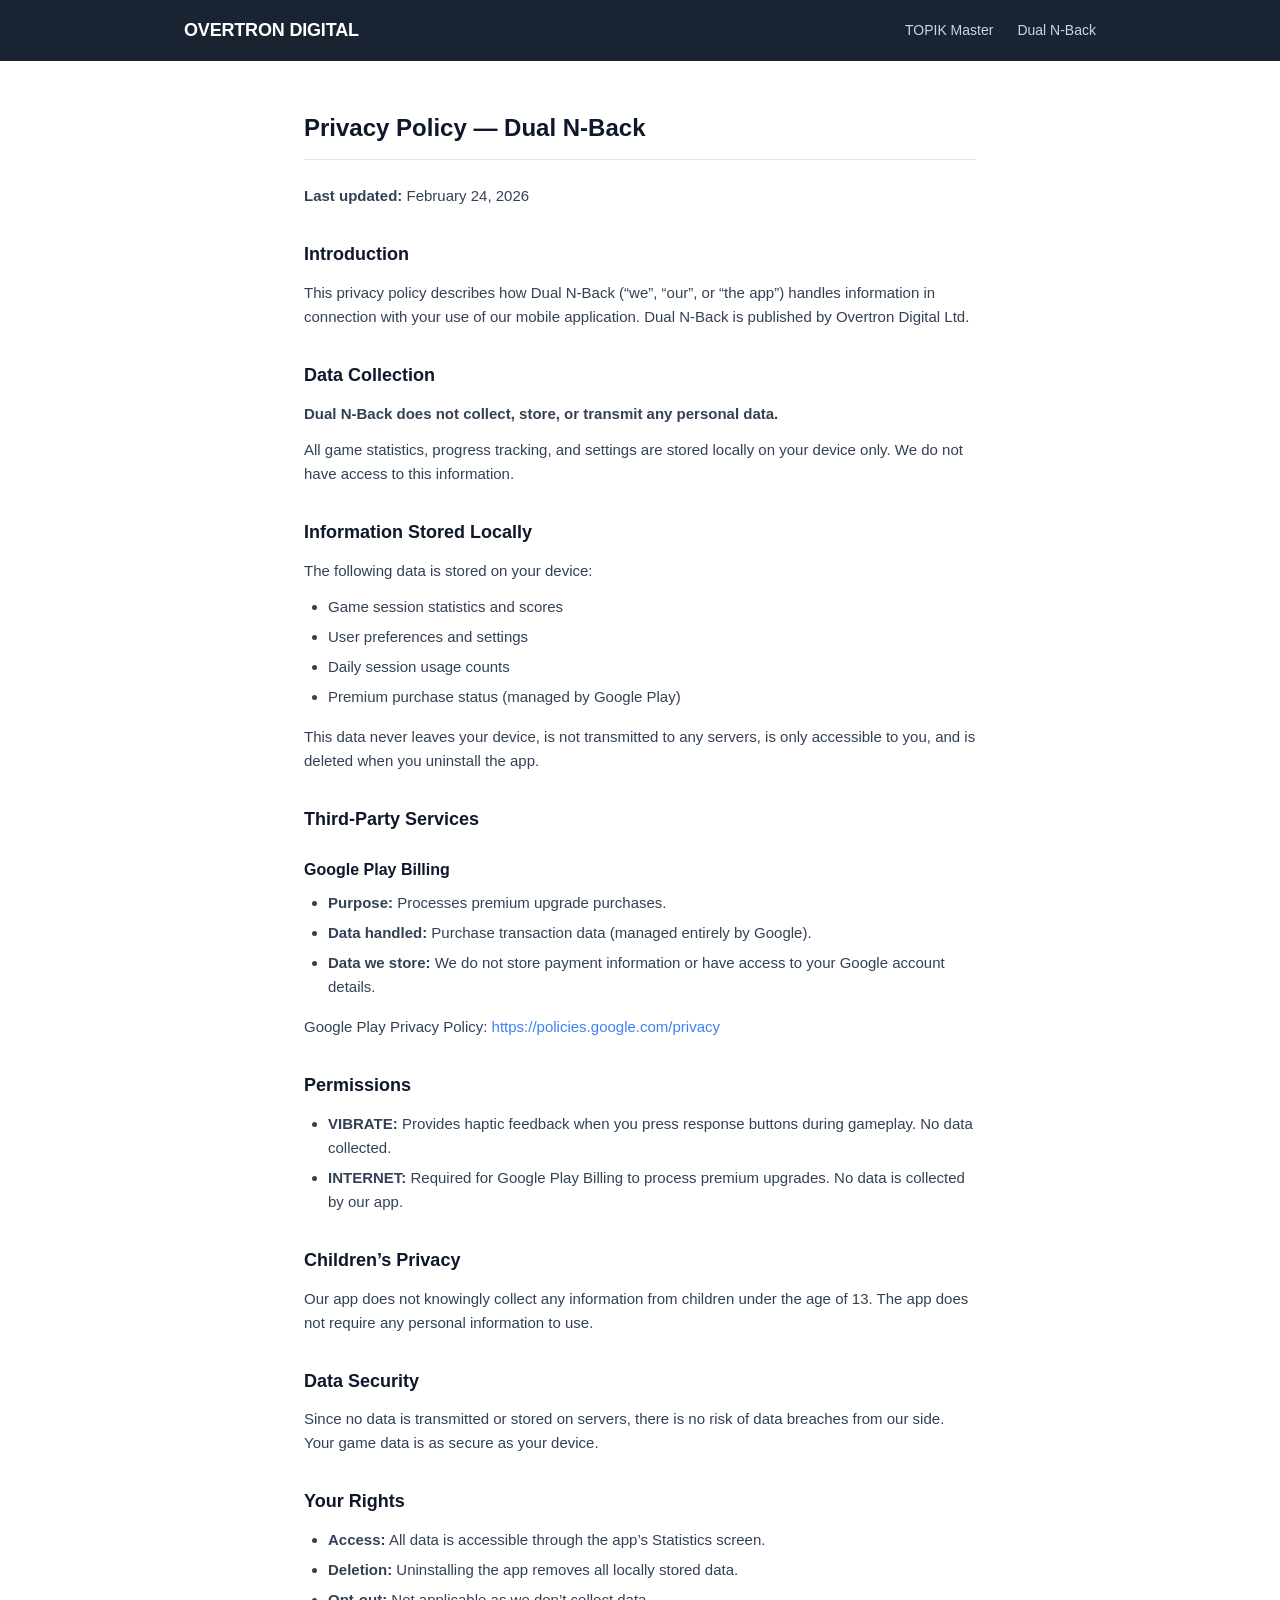
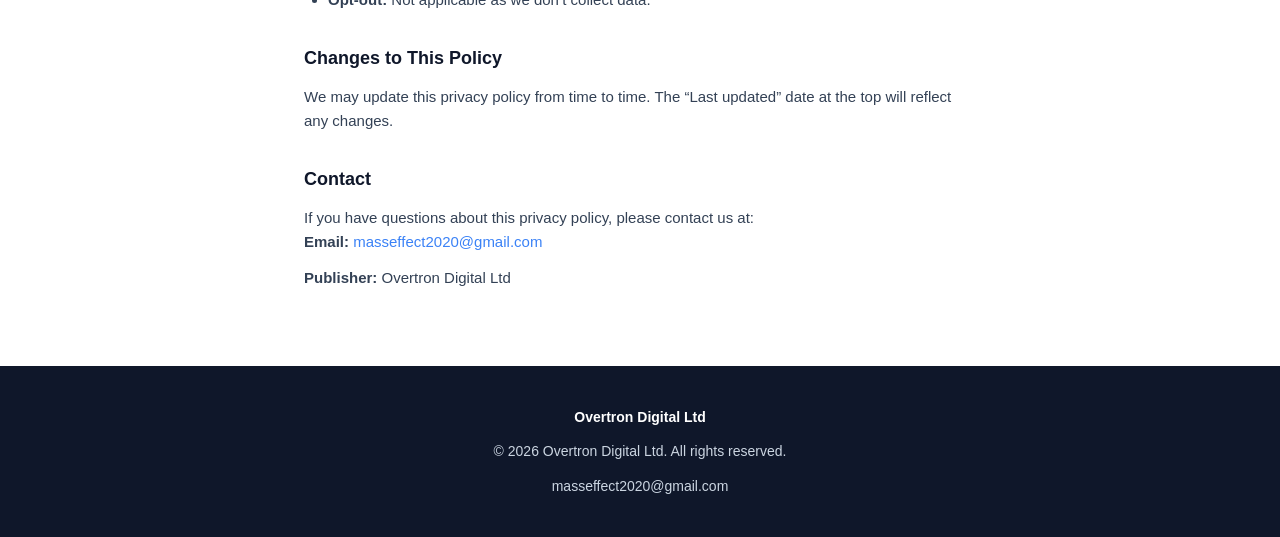
==== dual-n-back/privacy-policy.html @ c82b3f59 "Initial site: company homepage, app pages, privacy policies Overtron Digital Ltd company website wit" ====
<!DOCTYPE html>
<html lang="en">
<head>
    <meta charset="UTF-8">
    <meta name="viewport" content="width=device-width, initial-scale=1.0">
    <title>Privacy Policy — Dual N-Back — Overtron Digital</title>
    <link rel="stylesheet" href="../css/style.css">
</head>
<body>

<header class="site-header">
    <div class="container">
        <a href="/" class="site-header__brand">OVERTRON DIGITAL</a>
        <nav class="site-nav">
            <a href="/topik-master/">TOPIK Master</a>
            <a href="/dual-n-back/">Dual N-Back</a>
        </nav>
    </div>
</header>

<div class="policy">
    <div class="container container--narrow">
        <h1>Privacy Policy &mdash; Dual N-Back</h1>
        <p><strong>Last updated:</strong> February 24, 2026</p>

        <h2>Introduction</h2>
        <p>This privacy policy describes how Dual N-Back (&ldquo;we&rdquo;, &ldquo;our&rdquo;, or &ldquo;the app&rdquo;) handles information in connection with your use of our mobile application. Dual N-Back is published by Overtron Digital Ltd.</p>

        <h2>Data Collection</h2>
        <p><strong>Dual N-Back does not collect, store, or transmit any personal data.</strong></p>
        <p>All game statistics, progress tracking, and settings are stored locally on your device only. We do not have access to this information.</p>

        <h2>Information Stored Locally</h2>
        <p>The following data is stored on your device:</p>
        <ul>
            <li>Game session statistics and scores</li>
            <li>User preferences and settings</li>
            <li>Daily session usage counts</li>
            <li>Premium purchase status (managed by Google Play)</li>
        </ul>
        <p>This data never leaves your device, is not transmitted to any servers, is only accessible to you, and is deleted when you uninstall the app.</p>

        <h2>Third-Party Services</h2>

        <h3>Google Play Billing</h3>
        <ul>
            <li><strong>Purpose:</strong> Processes premium upgrade purchases.</li>
            <li><strong>Data handled:</strong> Purchase transaction data (managed entirely by Google).</li>
            <li><strong>Data we store:</strong> We do not store payment information or have access to your Google account details.</li>
        </ul>
        <p>Google Play Privacy Policy: <a href="https://policies.google.com/privacy">https://policies.google.com/privacy</a></p>

        <h2>Permissions</h2>
        <ul>
            <li><strong>VIBRATE:</strong> Provides haptic feedback when you press response buttons during gameplay. No data collected.</li>
            <li><strong>INTERNET:</strong> Required for Google Play Billing to process premium upgrades. No data is collected by our app.</li>
        </ul>

        <h2>Children&rsquo;s Privacy</h2>
        <p>Our app does not knowingly collect any information from children under the age of 13. The app does not require any personal information to use.</p>

        <h2>Data Security</h2>
        <p>Since no data is transmitted or stored on servers, there is no risk of data breaches from our side. Your game data is as secure as your device.</p>

        <h2>Your Rights</h2>
        <ul>
            <li><strong>Access:</strong> All data is accessible through the app&rsquo;s Statistics screen.</li>
            <li><strong>Deletion:</strong> Uninstalling the app removes all locally stored data.</li>
            <li><strong>Opt-out:</strong> Not applicable as we don&rsquo;t collect data.</li>
        </ul>

        <h2>Changes to This Policy</h2>
        <p>We may update this privacy policy from time to time. The &ldquo;Last updated&rdquo; date at the top will reflect any changes.</p>

        <h2>Contact</h2>
        <p>If you have questions about this privacy policy, please contact us at:<br>
        <strong>Email:</strong> <a href="mailto:masseffect2020@gmail.com">masseffect2020@gmail.com</a></p>
        <p><strong>Publisher:</strong> Overtron Digital Ltd</p>
    </div>
</div>

<footer class="site-footer">
    <div class="container">
        <span class="site-footer__company">Overtron Digital Ltd</span>
        <span>&copy; 2026 Overtron Digital Ltd. All rights reserved.</span>
        <span><a href="mailto:masseffect2020@gmail.com">masseffect2020@gmail.com</a></span>
    </div>
</footer>

</body>
</html>
---- css/style.css ----
/* ── Reset & Base ────────────────────────────────────── */
*, *::before, *::after {
    box-sizing: border-box;
    margin: 0;
    padding: 0;
}

:root {
    --navy: #1a2332;
    --navy-light: #243447;
    --blue: #3b82f6;
    --blue-dark: #2563eb;
    --white: #ffffff;
    --gray-50: #f8fafc;
    --gray-100: #f1f5f9;
    --gray-200: #e2e8f0;
    --gray-300: #cbd5e1;
    --gray-500: #64748b;
    --gray-600: #475569;
    --gray-700: #334155;
    --gray-900: #0f172a;
    --green: #10b981;
    --purple: #8b5cf6;
    --radius: 12px;
    --shadow: 0 1px 3px rgba(0,0,0,0.1), 0 1px 2px rgba(0,0,0,0.06);
    --shadow-md: 0 4px 6px rgba(0,0,0,0.07), 0 2px 4px rgba(0,0,0,0.06);
    --shadow-lg: 0 10px 15px rgba(0,0,0,0.1), 0 4px 6px rgba(0,0,0,0.05);
}

html {
    font-size: 16px;
    scroll-behavior: smooth;
}

body {
    font-family: -apple-system, BlinkMacSystemFont, 'Segoe UI', Roboto, 'Helvetica Neue', Arial, sans-serif;
    color: var(--gray-900);
    background: var(--white);
    line-height: 1.6;
    -webkit-font-smoothing: antialiased;
}

a {
    color: var(--blue);
    text-decoration: none;
}

a:hover {
    text-decoration: underline;
}

img {
    max-width: 100%;
    height: auto;
}

/* ── Layout ──────────────────────────────────────────── */
.container {
    max-width: 960px;
    margin: 0 auto;
    padding: 0 24px;
}

.container--narrow {
    max-width: 720px;
}

/* ── Header / Nav ────────────────────────────────────── */
.site-header {
    background: var(--navy);
    color: var(--white);
    padding: 16px 0;
}

.site-header .container {
    display: flex;
    align-items: center;
    justify-content: space-between;
}

.site-header__brand {
    font-size: 1.125rem;
    font-weight: 700;
    color: var(--white);
    letter-spacing: -0.01em;
}

.site-header__brand:hover {
    text-decoration: none;
    opacity: 0.9;
}

.site-nav {
    display: flex;
    gap: 24px;
}

.site-nav a {
    color: var(--gray-300);
    font-size: 0.875rem;
    font-weight: 500;
    transition: color 0.15s;
}

.site-nav a:hover {
    color: var(--white);
    text-decoration: none;
}

/* ── Hero ────────────────────────────────────────────── */
.hero {
    background: linear-gradient(135deg, var(--navy) 0%, var(--navy-light) 100%);
    color: var(--white);
    padding: 80px 0 64px;
    text-align: center;
}

.hero h1 {
    font-size: 2.25rem;
    font-weight: 800;
    letter-spacing: -0.02em;
    margin-bottom: 16px;
}

.hero p {
    font-size: 1.125rem;
    color: var(--gray-300);
    max-width: 560px;
    margin: 0 auto;
}

/* ── Section ─────────────────────────────────────────── */
.section {
    padding: 64px 0;
}

.section--gray {
    background: var(--gray-50);
}

.section__title {
    font-size: 1.5rem;
    font-weight: 700;
    text-align: center;
    margin-bottom: 40px;
    letter-spacing: -0.01em;
}

/* ── App Cards (Homepage) ────────────────────────────── */
.app-grid {
    display: grid;
    grid-template-columns: repeat(auto-fit, minmax(320px, 1fr));
    gap: 32px;
}

.app-card {
    background: var(--white);
    border: 1px solid var(--gray-200);
    border-radius: var(--radius);
    padding: 32px;
    box-shadow: var(--shadow);
    transition: box-shadow 0.2s, transform 0.2s;
}

.app-card:hover {
    box-shadow: var(--shadow-lg);
    transform: translateY(-2px);
}

.app-card__icon {
    width: 64px;
    height: 64px;
    border-radius: 14px;
    background: var(--gray-100);
    display: flex;
    align-items: center;
    justify-content: center;
    font-size: 1.75rem;
    margin-bottom: 20px;
}

.app-card__icon--topik {
    background: linear-gradient(135deg, #3b82f6, #8b5cf6);
    color: var(--white);
}

.app-card__icon--dnb {
    background: linear-gradient(135deg, #10b981, #3b82f6);
    color: var(--white);
}

.app-card__name {
    font-size: 1.25rem;
    font-weight: 700;
    margin-bottom: 4px;
}

.app-card__tagline {
    font-size: 0.875rem;
    color: var(--gray-500);
    margin-bottom: 16px;
}

.app-card__desc {
    font-size: 0.9375rem;
    color: var(--gray-600);
    margin-bottom: 20px;
}

.app-card__link {
    font-size: 0.875rem;
    font-weight: 600;
    display: inline-flex;
    align-items: center;
    gap: 4px;
}

.app-card__link::after {
    content: '\2192';
}

/* ── App Page Layout ─────────────────────────────────── */
.app-hero {
    background: linear-gradient(135deg, var(--navy) 0%, var(--navy-light) 100%);
    color: var(--white);
    padding: 64px 0 48px;
}

.app-hero__header {
    display: flex;
    align-items: center;
    gap: 24px;
    margin-bottom: 16px;
}

.app-hero__icon {
    width: 80px;
    height: 80px;
    border-radius: 18px;
    background: rgba(255,255,255,0.15);
    display: flex;
    align-items: center;
    justify-content: center;
    font-size: 2.25rem;
    flex-shrink: 0;
}

.app-hero__title {
    font-size: 2rem;
    font-weight: 800;
    letter-spacing: -0.02em;
}

.app-hero__tagline {
    font-size: 1.125rem;
    color: var(--gray-300);
    margin-bottom: 24px;
}

.app-hero__cta {
    display: inline-block;
}

.app-hero__cta img {
    height: 48px;
}

/* ── Feature List ────────────────────────────────────── */
.features {
    display: grid;
    grid-template-columns: repeat(auto-fit, minmax(260px, 1fr));
    gap: 24px;
}

.feature {
    padding: 24px;
    background: var(--white);
    border: 1px solid var(--gray-200);
    border-radius: var(--radius);
}

.feature__icon {
    font-size: 1.5rem;
    margin-bottom: 12px;
}

.feature__title {
    font-size: 1rem;
    font-weight: 700;
    margin-bottom: 8px;
}

.feature__desc {
    font-size: 0.875rem;
    color: var(--gray-600);
    line-height: 1.5;
}

/* ── Privacy Policy ──────────────────────────────────── */
.policy {
    padding: 48px 0 64px;
}

.policy h1 {
    font-size: 1.5rem;
    font-weight: 700;
    border-bottom: 1px solid var(--gray-200);
    padding-bottom: 12px;
    margin-bottom: 24px;
}

.policy h2 {
    font-size: 1.125rem;
    font-weight: 700;
    margin-top: 32px;
    margin-bottom: 12px;
}

.policy h3 {
    font-size: 1rem;
    font-weight: 600;
    margin-top: 24px;
    margin-bottom: 8px;
}

.policy p,
.policy li {
    font-size: 0.9375rem;
    color: var(--gray-700);
    margin-bottom: 12px;
}

.policy ul {
    padding-left: 24px;
    margin-bottom: 16px;
}

.policy li {
    margin-bottom: 6px;
}

.policy a {
    word-break: break-all;
}

/* ── Footer ──────────────────────────────────────────── */
.site-footer {
    background: var(--gray-900);
    color: var(--gray-300);
    padding: 40px 0;
    font-size: 0.875rem;
}

.site-footer .container {
    display: flex;
    flex-direction: column;
    align-items: center;
    gap: 12px;
    text-align: center;
}

.site-footer__company {
    font-weight: 600;
    color: var(--white);
}

.site-footer a {
    color: var(--gray-300);
}

.site-footer a:hover {
    color: var(--white);
}

/* ── Utilities ───────────────────────────────────────── */
.text-center { text-align: center; }
.mt-4 { margin-top: 16px; }
.mt-8 { margin-top: 32px; }
.mb-4 { margin-bottom: 16px; }

/* ── Responsive ──────────────────────────────────────── */
@media (max-width: 640px) {
    .hero {
        padding: 48px 0 40px;
    }

    .hero h1 {
        font-size: 1.75rem;
    }

    .hero p {
        font-size: 1rem;
    }

    .app-grid {
        grid-template-columns: 1fr;
    }

    .app-hero {
        padding: 40px 0 32px;
    }

    .app-hero__header {
        flex-direction: column;
        text-align: center;
    }

    .app-hero__title {
        font-size: 1.5rem;
    }

    .section {
        padding: 40px 0;
    }

    .site-nav {
        gap: 16px;
    }

    .features {
        grid-template-columns: 1fr;
    }
}
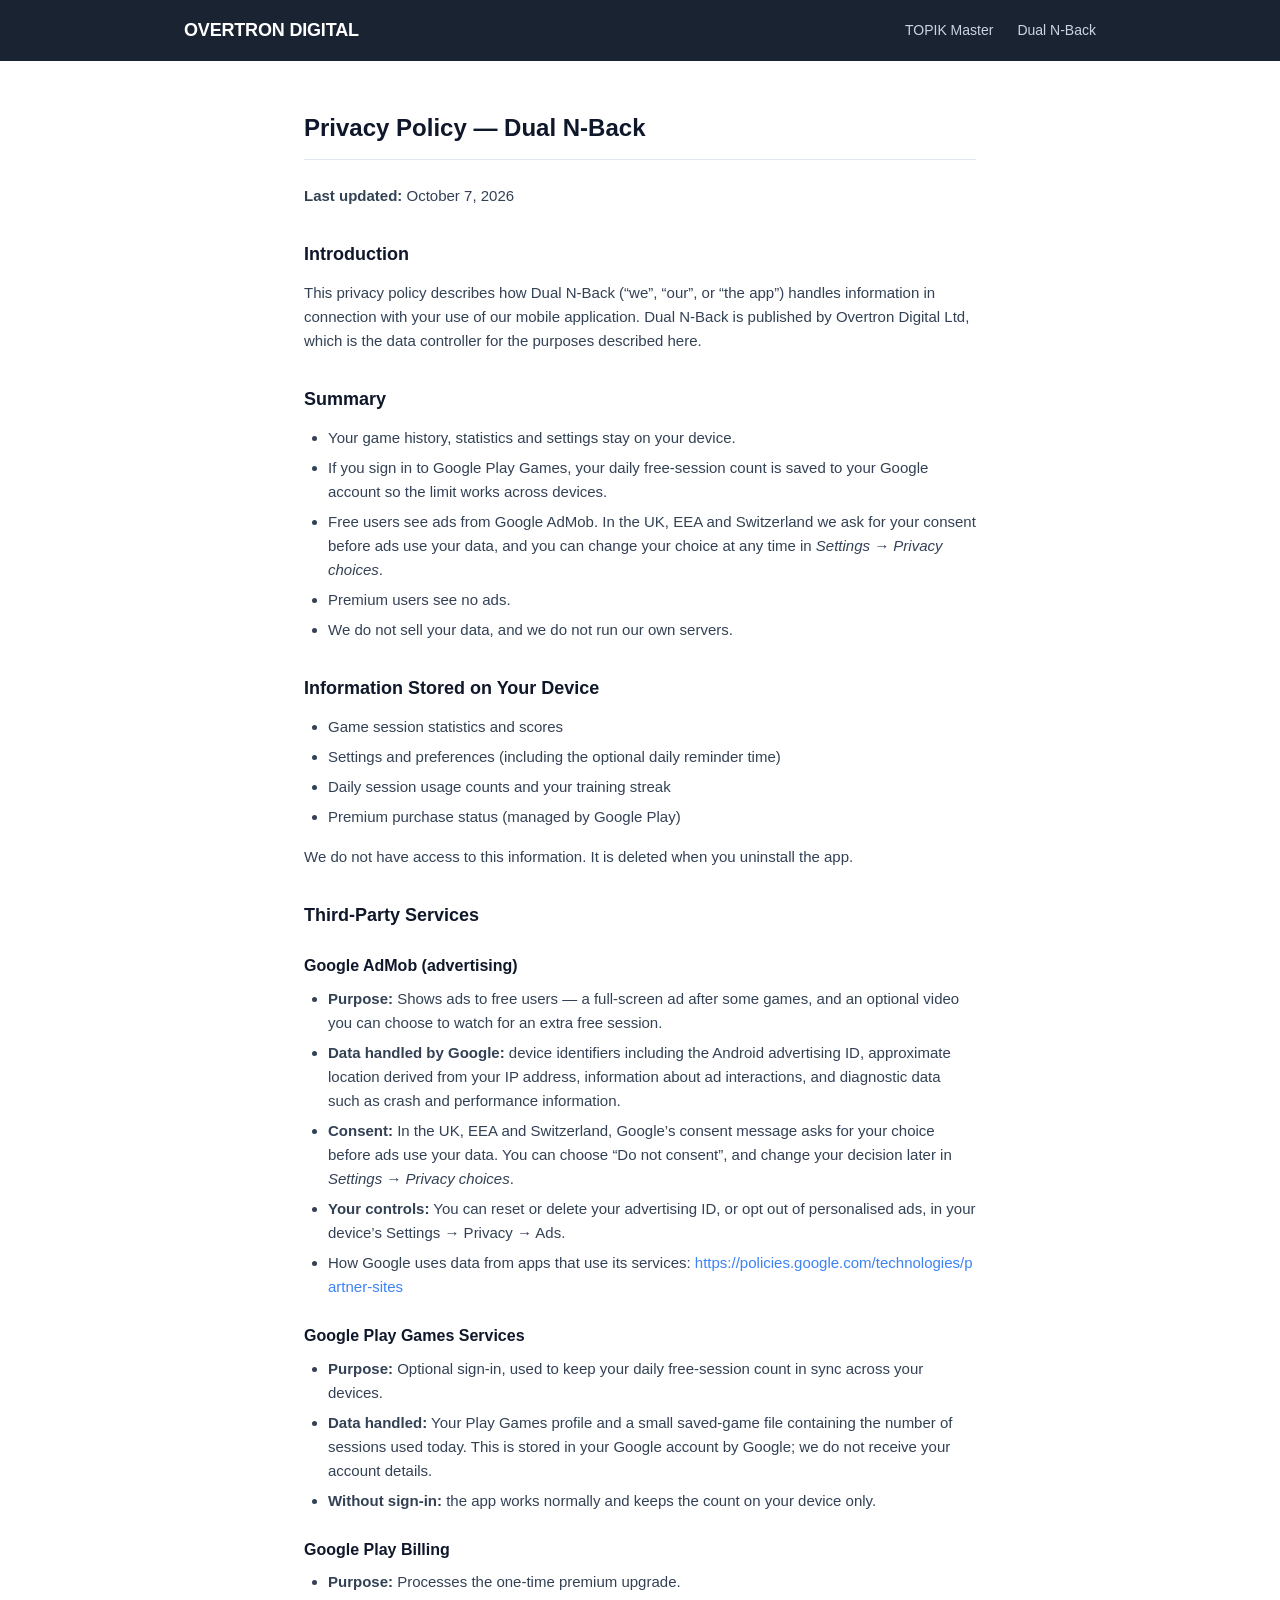
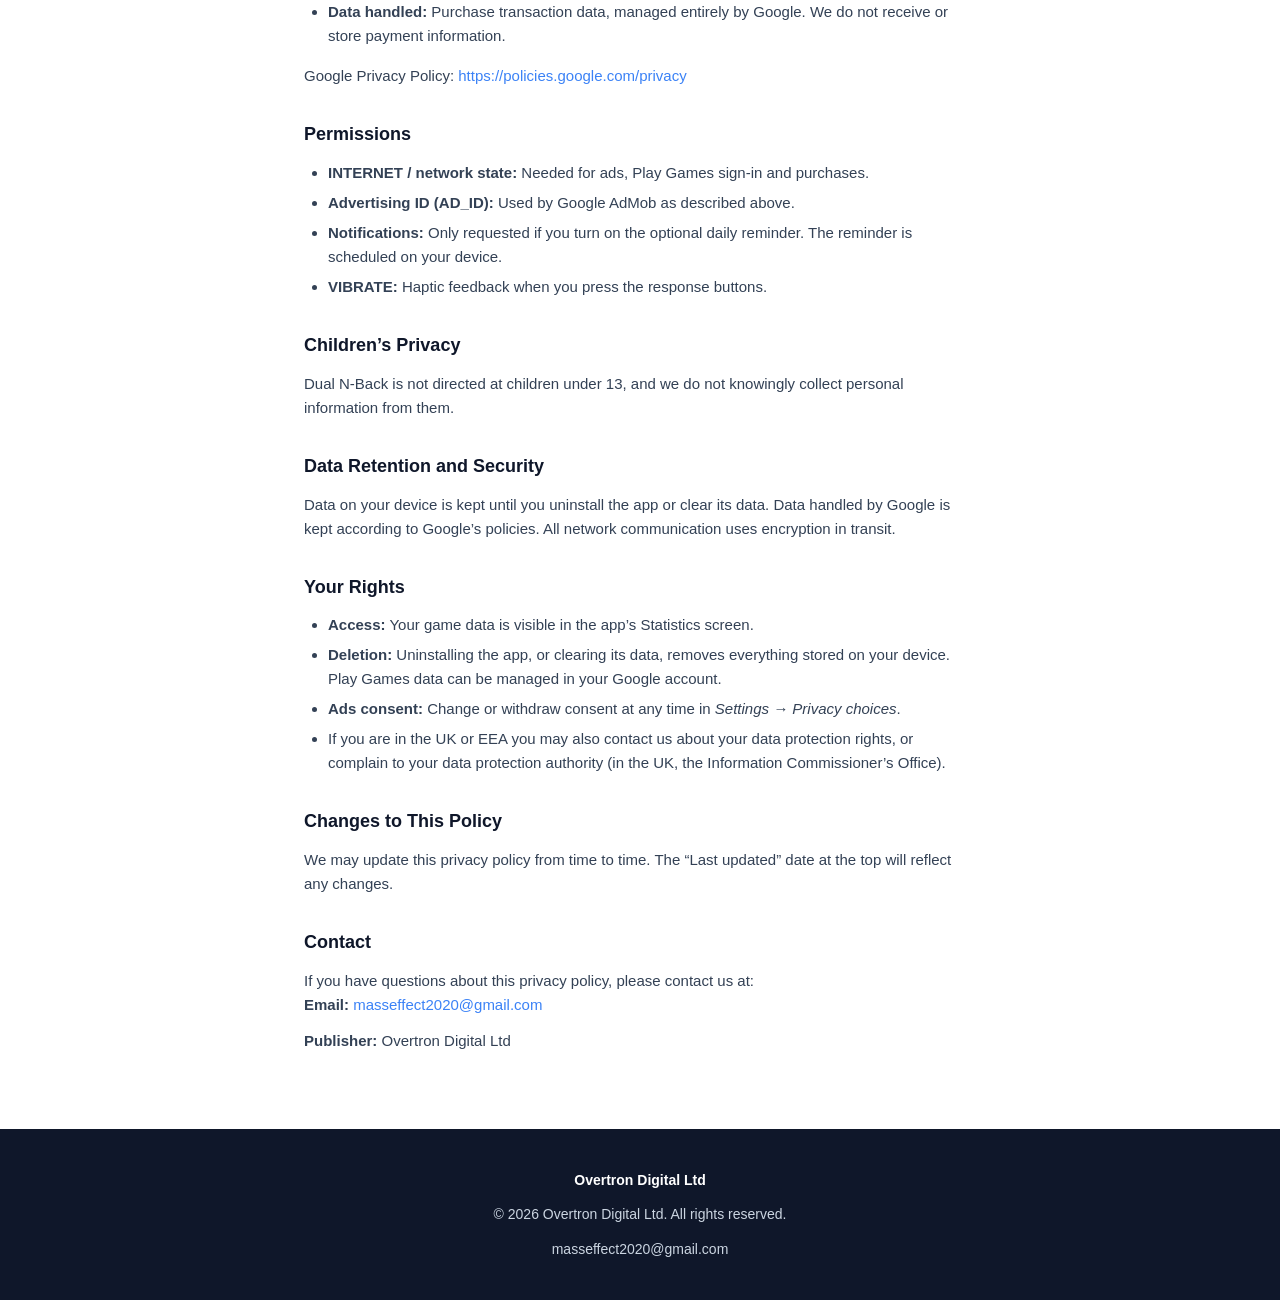
==== commit bafc508f: "Dual N-Back privacy policy: describe AdMob, consent, Play Games sync and reminders Co-Authored-By: C" ====
--- a/dual-n-back/privacy-policy.html
+++ b/dual-n-back/privacy-policy.html
@@ -21,52 +21,74 @@
 <div class="policy">
     <div class="container container--narrow">
         <h1>Privacy Policy &mdash; Dual N-Back</h1>
-        <p><strong>Last updated:</strong> February 24, 2026</p>
+        <p><strong>Last updated:</strong> October 7, 2026</p>
 
         <h2>Introduction</h2>
-        <p>This privacy policy describes how Dual N-Back (&ldquo;we&rdquo;, &ldquo;our&rdquo;, or &ldquo;the app&rdquo;) handles information in connection with your use of our mobile application. Dual N-Back is published by Overtron Digital Ltd.</p>
+        <p>This privacy policy describes how Dual N-Back (&ldquo;we&rdquo;, &ldquo;our&rdquo;, or &ldquo;the app&rdquo;) handles information in connection with your use of our mobile application. Dual N-Back is published by Overtron Digital Ltd, which is the data controller for the purposes described here.</p>
 
-        <h2>Data Collection</h2>
-        <p><strong>Dual N-Back does not collect, store, or transmit any personal data.</strong></p>
-        <p>All game statistics, progress tracking, and settings are stored locally on your device only. We do not have access to this information.</p>
+        <h2>Summary</h2>
+        <ul>
+            <li>Your game history, statistics and settings stay on your device.</li>
+            <li>If you sign in to Google Play Games, your daily free-session count is saved to your Google account so the limit works across devices.</li>
+            <li>Free users see ads from Google AdMob. In the UK, EEA and Switzerland we ask for your consent before ads use your data, and you can change your choice at any time in <em>Settings &rarr; Privacy choices</em>.</li>
+            <li>Premium users see no ads.</li>
+            <li>We do not sell your data, and we do not run our own servers.</li>
+        </ul>
 
-        <h2>Information Stored Locally</h2>
-        <p>The following data is stored on your device:</p>
+        <h2>Information Stored on Your Device</h2>
         <ul>
             <li>Game session statistics and scores</li>
-            <li>User preferences and settings</li>
-            <li>Daily session usage counts</li>
+            <li>Settings and preferences (including the optional daily reminder time)</li>
+            <li>Daily session usage counts and your training streak</li>
             <li>Premium purchase status (managed by Google Play)</li>
         </ul>
-        <p>This data never leaves your device, is not transmitted to any servers, is only accessible to you, and is deleted when you uninstall the app.</p>
+        <p>We do not have access to this information. It is deleted when you uninstall the app.</p>
 
         <h2>Third-Party Services</h2>
 
+        <h3>Google AdMob (advertising)</h3>
+        <ul>
+            <li><strong>Purpose:</strong> Shows ads to free users &mdash; a full-screen ad after some games, and an optional video you can choose to watch for an extra free session.</li>
+            <li><strong>Data handled by Google:</strong> device identifiers including the Android advertising ID, approximate location derived from your IP address, information about ad interactions, and diagnostic data such as crash and performance information.</li>
+            <li><strong>Consent:</strong> In the UK, EEA and Switzerland, Google&rsquo;s consent message asks for your choice before ads use your data. You can choose &ldquo;Do not consent&rdquo;, and change your decision later in <em>Settings &rarr; Privacy choices</em>.</li>
+            <li><strong>Your controls:</strong> You can reset or delete your advertising ID, or opt out of personalised ads, in your device&rsquo;s Settings &rarr; Privacy &rarr; Ads.</li>
+            <li>How Google uses data from apps that use its services: <a href="https://policies.google.com/technologies/partner-sites">https://policies.google.com/technologies/partner-sites</a></li>
+        </ul>
+
+        <h3>Google Play Games Services</h3>
+        <ul>
+            <li><strong>Purpose:</strong> Optional sign-in, used to keep your daily free-session count in sync across your devices.</li>
+            <li><strong>Data handled:</strong> Your Play Games profile and a small saved-game file containing the number of sessions used today. This is stored in your Google account by Google; we do not receive your account details.</li>
+            <li><strong>Without sign-in:</strong> the app works normally and keeps the count on your device only.</li>
+        </ul>
+
         <h3>Google Play Billing</h3>
         <ul>
-            <li><strong>Purpose:</strong> Processes premium upgrade purchases.</li>
-            <li><strong>Data handled:</strong> Purchase transaction data (managed entirely by Google).</li>
-            <li><strong>Data we store:</strong> We do not store payment information or have access to your Google account details.</li>
+            <li><strong>Purpose:</strong> Processes the one-time premium upgrade.</li>
+            <li><strong>Data handled:</strong> Purchase transaction data, managed entirely by Google. We do not receive or store payment information.</li>
         </ul>
-        <p>Google Play Privacy Policy: <a href="https://policies.google.com/privacy">https://policies.google.com/privacy</a></p>
+        <p>Google Privacy Policy: <a href="https://policies.google.com/privacy">https://policies.google.com/privacy</a></p>
 
         <h2>Permissions</h2>
         <ul>
-            <li><strong>VIBRATE:</strong> Provides haptic feedback when you press response buttons during gameplay. No data collected.</li>
-            <li><strong>INTERNET:</strong> Required for Google Play Billing to process premium upgrades. No data is collected by our app.</li>
+            <li><strong>INTERNET / network state:</strong> Needed for ads, Play Games sign-in and purchases.</li>
+            <li><strong>Advertising ID (AD_ID):</strong> Used by Google AdMob as described above.</li>
+            <li><strong>Notifications:</strong> Only requested if you turn on the optional daily reminder. The reminder is scheduled on your device.</li>
+            <li><strong>VIBRATE:</strong> Haptic feedback when you press the response buttons.</li>
         </ul>
 
         <h2>Children&rsquo;s Privacy</h2>
-        <p>Our app does not knowingly collect any information from children under the age of 13. The app does not require any personal information to use.</p>
+        <p>Dual N-Back is not directed at children under 13, and we do not knowingly collect personal information from them.</p>
 
-        <h2>Data Security</h2>
-        <p>Since no data is transmitted or stored on servers, there is no risk of data breaches from our side. Your game data is as secure as your device.</p>
+        <h2>Data Retention and Security</h2>
+        <p>Data on your device is kept until you uninstall the app or clear its data. Data handled by Google is kept according to Google&rsquo;s policies. All network communication uses encryption in transit.</p>
 
         <h2>Your Rights</h2>
         <ul>
-            <li><strong>Access:</strong> All data is accessible through the app&rsquo;s Statistics screen.</li>
-            <li><strong>Deletion:</strong> Uninstalling the app removes all locally stored data.</li>
-            <li><strong>Opt-out:</strong> Not applicable as we don&rsquo;t collect data.</li>
+            <li><strong>Access:</strong> Your game data is visible in the app&rsquo;s Statistics screen.</li>
+            <li><strong>Deletion:</strong> Uninstalling the app, or clearing its data, removes everything stored on your device. Play Games data can be managed in your Google account.</li>
+            <li><strong>Ads consent:</strong> Change or withdraw consent at any time in <em>Settings &rarr; Privacy choices</em>.</li>
+            <li>If you are in the UK or EEA you may also contact us about your data protection rights, or complain to your data protection authority (in the UK, the Information Commissioner&rsquo;s Office).</li>
         </ul>
 
         <h2>Changes to This Policy</h2>
